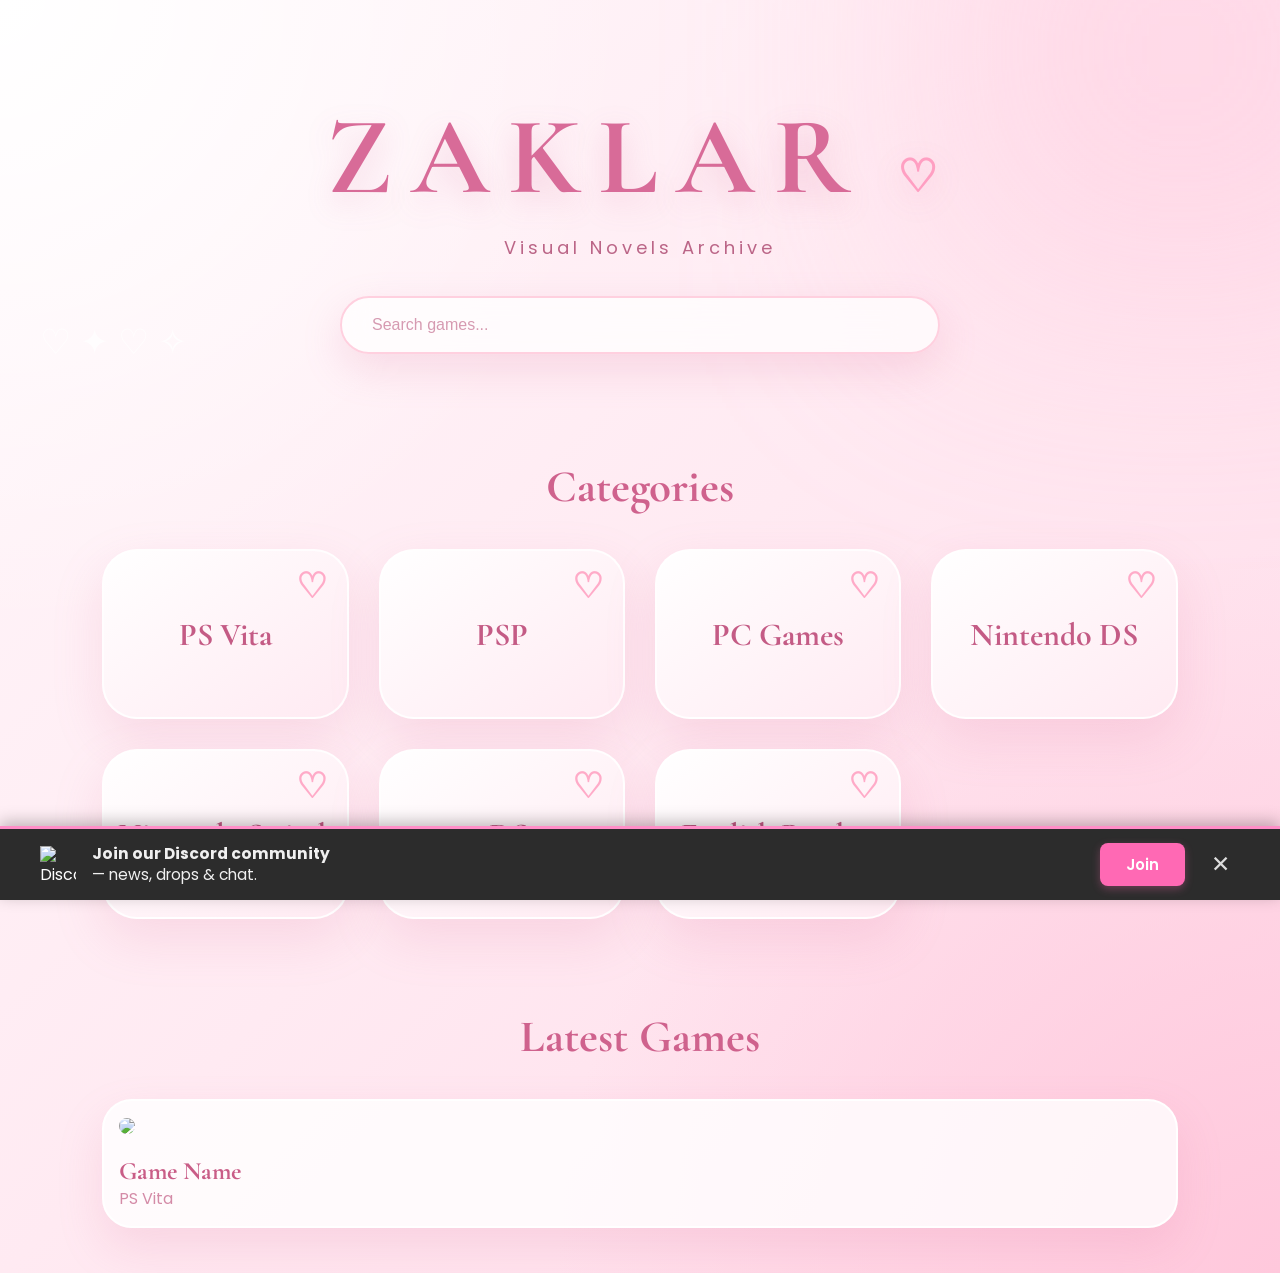
==== index.html @ 1a1d8b18 "Update index.html" ====
<!DOCTYPE html>
<html lang="en">
<head>
<meta charset="UTF-8">
<meta name="viewport" content="width=device-width, initial-scale=1.0">

<title>Zaklar</title>

<link rel="stylesheet" href="style.css">

</head>

<body>

<header>

<h1>ZAKLAR</h1>

<p>Visual Novels Archive</p>

<input 
type="text" 
id="search"
placeholder="Search games..."
>

</header>


<section class="categories">

<h2>Categories</h2>

<div class="category-grid">

<div class="category">PS Vita</div>
<div class="category">PSP</div>
<div class="category">PC Games</div>
<div class="category">Nintendo DS</div>
<div class="category">Nintendo Switch</div>
<div class="category">3DS</div>
<div class="category">English Patches</div>

</div>

</section>


<section class="games">

<h2>Latest Games</h2>

<div class="game-grid">

<div class="game-card">
<img src="assets/game-covers/example.jpg">
<h3>Game Name</h3>
<p>PS Vita</p>
</div>

</div> 

</section>
    
<!-- Discord Bottom Banner -->
<div id="discord-banner" class="discord-bottom-bar">
  <div class="discord-content">
    <!-- Discord Logo -->
    <img src="https://icon2.cleanpng.com/20180715/faz/aav06vw3u.webp" 
         alt="Discord" 
         class="discord-logo">

    <div class="discord-text">
      <strong>Join our Discord community</strong><br>
      — news, drops & chat.
    </div>

    <a href="https://discord.gg/fAYxcb79xT" 
       target="_blank" 
       class="discord-join-btn">
      Join
    </a>

    <button onclick="closeDiscordBanner()" class="discord-close-btn">✕</button>
  </div>
</div>

<style>
.discord-bottom-bar {
  position: fixed;
  bottom: 0;
  left: 0;
  right: 0;
  background: #2c2c2c;           
  color: #ffffff;
  padding: 14px 24px;
  display: flex;
  align-items: center;
  justify-content: center;
  z-index: 9999;
  box-shadow: 0 -4px 15px rgba(0, 0, 0, 0.25);
  border-top: 3px solid #ff8ec8; 
    }

.discord-content {
  display: flex;
  align-items: center;
  gap: 16px;
  max-width: 1200px;
  width: 100%;
}

.discord-logo {
  width: 36px;
  height: 36px;
}

.discord-text {
  flex: 1;
  font-size: 15.5px;
  line-height: 1.4;
  color: #f0f0f0;
}

.discord-join-btn {
  background: #ff69b4;           /* Hot pink - matches your theme */
  color: white;
  padding: 10px 26px;
  border-radius: 8px;
  text-decoration: none;
  font-weight: 600;
  font-size: 15px;
  transition: all 0.2s;
  box-shadow: 0 3px 8px rgba(255, 105, 180, 0.3);
}

.discord-join-btn:hover {
  background: #ff4da6;
  transform: translateY(-2px);
}

.discord-close-btn {
  background: none;
  border: none;
  color: #ddd;
  font-size: 23px;
  cursor: pointer;
  padding: 0 10px;
}

.discord-close-btn:hover {
  color: #fff;
}

/* Mobile */
@media (max-width: 768px) {
  .discord-content {
    flex-wrap: wrap;
    justify-content: center;
    text-align: center;
    gap: 12px;
  }
}
</style>

<script>
function closeDiscordBanner() {
  document.getElementById('discord-banner').style.display = 'none';
}
</script>

</script>
</div>


<script src="script.js"></script>

</body>
</html>
---- style.css ----
@import url('https://fonts.googleapis.com/css2?family=Cormorant+Garamond:wght@600;700&family=Poppins:wght@300;400;500;600&display=swap');


*{
    margin:0;
    padding:0;
    box-sizing:border-box;
}


body{

    min-height:100vh;

    font-family:'Poppins',sans-serif;

    color:#9b4668;

    overflow-x:hidden;


    background:

    radial-gradient(
        circle at top left,
        #ffffff,
        transparent 35%
    ),

    radial-gradient(
        circle at bottom right,
        #ffc8dc,
        transparent 40%
    ),

    linear-gradient(
        135deg,
        #fff8fb,
        #ffeaf2,
        #ffd9e8
    );

}



/* soft floating glow */

body::before{

    content:"";

    position:fixed;

    width:500px;
    height:500px;


    background:#ffb7d2;


    filter:blur(130px);


    opacity:.35;


    top:-200px;
    right:-150px;


    animation:
    floatGlow 8s infinite alternate;


    z-index:-1;

}



@keyframes floatGlow{

    from{

        transform:translate(0,0);

    }

    to{

        transform:translate(-120px,120px);

    }

}






/* HEADER */


header{

    text-align:center;

    padding:

    90px 20px 60px;


    animation:

    fadeIn 1s ease;


}



header h1{


    font-family:

    'Cormorant Garamond',
    serif;



    font-size:

    clamp(70px,12vw,110px);



    letter-spacing:

    18px;



    color:#d86b98;



    text-shadow:

    0 10px 30px rgba(216,107,152,.25);



}



header h1::after{


    content:" ♡";


    font-size:45px;


    color:#ff9fc2;


}





header p{


    margin-top:10px;


    font-size:18px;


    letter-spacing:4px;


    color:#bb6587;


}







/* SEARCH */


#search{


    margin-top:35px;


    width:min(600px,90%);


    padding:

    18px 30px;



    border-radius:

    50px;



    border:

    2px solid #ffd0df;



    background:

    rgba(255,255,255,.75);



    backdrop-filter:

    blur(20px);



    color:#a94f73;


    font-size:16px;



    outline:none;



    box-shadow:


    0 15px 40px rgba(220,120,160,.2);



    transition:.4s;


}



#search::placeholder{

    color:#d69ab1;

}




#search:focus{


    transform:

    scale(1.04);



    border-color:#ed8caf;



    box-shadow:


    0 20px 60px rgba(220,100,150,.35);


}







/* SECTIONS */


section{

    padding:

    45px 8%;

}



section h2{


    text-align:center;


    font-family:

    'Cormorant Garamond',
    serif;



    font-size:

    45px;


    color:#cf628d;



    margin-bottom:

    35px;


}








/* CATEGORY GRID */


.category-grid{


    display:grid;


    grid-template-columns:

    repeat(auto-fit,minmax(200px,1fr));


    gap:

    30px;


}




.category{


    height:170px;



    display:flex;


    justify-content:center;


    align-items:center;



    position:relative;


    overflow:hidden;



    border-radius:

    35px;



    background:


    linear-gradient(

        145deg,

        #ffffff,

        #ffeaf2

    );



    border:

    2px solid rgba(255,255,255,.9);



    box-shadow:


    0 20px 50px rgba(220,120,160,.18);



    color:#c45b85;



    font-family:

    'Cormorant Garamond',
    serif;



    font-size:

    32px;



    font-weight:

    700;



    cursor:pointer;



    transition:.45s;


}



.category::before{


    content:"♡";


    position:absolute;


    top:15px;


    right:20px;


    font-size:35px;


    color:#ffabc8;


}




.category:hover{


    transform:

    translateY(-15px)
    scale(1.04);



    box-shadow:


    0 35px 70px rgba(220,100,150,.35);


}





.category::after{


    content:"";


    position:absolute;


    width:150%;


    height:100%;


    top:0;


    left:-200%;



    background:


    linear-gradient(

        120deg,

        transparent,

        rgba(255,255,255,.9),

        transparent

    );


}



.category:hover::after{


    animation:

    shine .8s;


}





@keyframes shine{


    from{

        left:-200%;

    }


    to{

        left:200%;

    }

}







/* GAME CARDS */


.game-grid{


    display:grid;


    grid-template-columns:

    repeat(auto-fit,minmax(220px,1fr));


    gap:

    30px;


}





.game-card{


    background:

    rgba(255,255,255,.8);



    border-radius:

    30px;



    padding:

    15px;



    border:

    2px solid white;



    box-shadow:


    0 20px 45px rgba(220,120,160,.18);



    transition:.4s;


}



.game-card:hover{


    transform:

    translateY(-12px);



    box-shadow:


    0 30px 70px rgba(220,100,150,.35);


}




.game-card img{


    width:100%;


    border-radius:

    25px;


}





.game-card h3{


    margin-top:15px;


    font-family:

    'Cormorant Garamond',
    serif;



    font-size:25px;


    color:#c95d87;


}





.game-card p{


    color:#d48ba7;


}








/* FLOATING DECORATIONS */


body::after{


    content:"♡  ✦  ♡  ✧";


    position:fixed;


    left:40px;


    top:35%;


    font-size:35px;


    color:white;


    opacity:.7;



    animation:

    sparkle 5s infinite;


}



@keyframes sparkle{


    50%{

        transform:

        translateY(30px);


        opacity:1;

    }


}







@keyframes fadeIn{


    from{

        opacity:0;

        transform:

        translateY(-30px);

    }


    to{

        opacity:1;

    }

}






@media(max-width:600px){


    header h1{

        letter-spacing:8px;

    }



    .category{

        height:140px;

    }


}
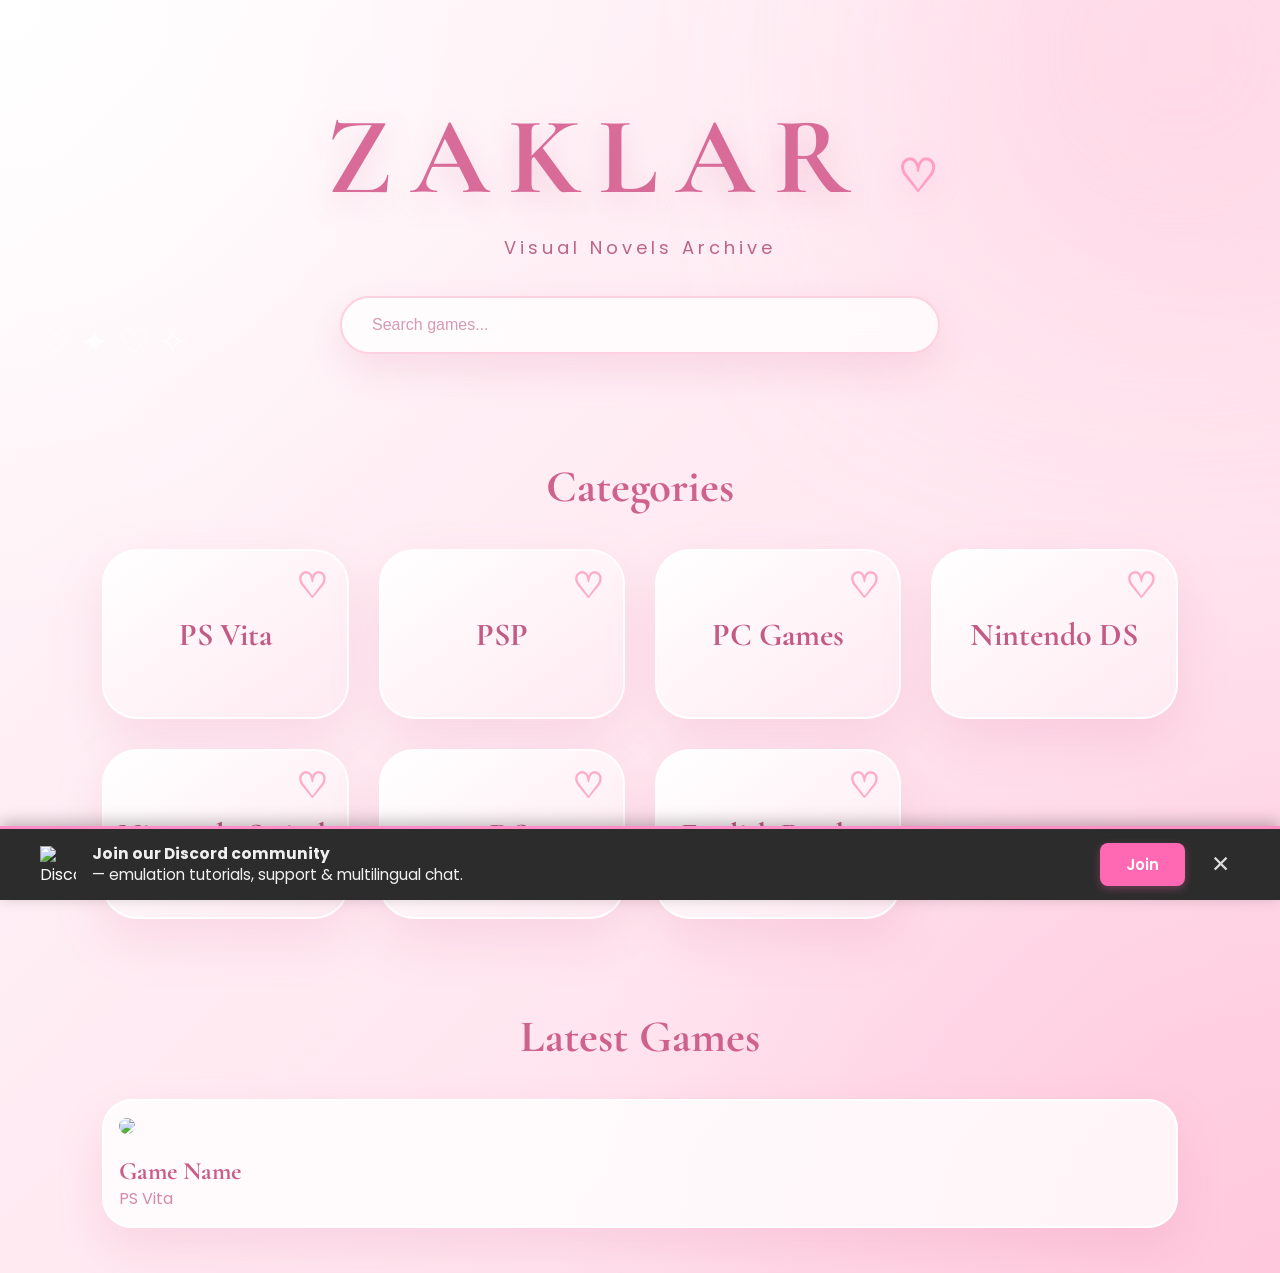
==== commit 193ac192: "Update Discord community description in index.html" ====
--- a/index.html
+++ b/index.html
@@ -66,13 +66,13 @@
 <div id="discord-banner" class="discord-bottom-bar">
   <div class="discord-content">
     <!-- Discord Logo -->
-    <img src="https://icon2.cleanpng.com/20180715/faz/aav06vw3u.webp" 
+    <img src="https://www.freepnglogos.com/uploads/discord-logo-png/seven-kingdoms-9.png" 
          alt="Discord" 
          class="discord-logo">
 
     <div class="discord-text">
       <strong>Join our Discord community</strong><br>
-      — news, drops & chat.
+      — emulation tutorials, support & multilingual chat.
     </div>
 
     <a href="https://discord.gg/fAYxcb79xT" 
@@ -123,7 +123,7 @@
 }
 
 .discord-join-btn {
-  background: #ff69b4;           /* Hot pink - matches your theme */
+  background: #ff69b4;           
   color: white;
   padding: 10px 26px;
   border-radius: 8px;
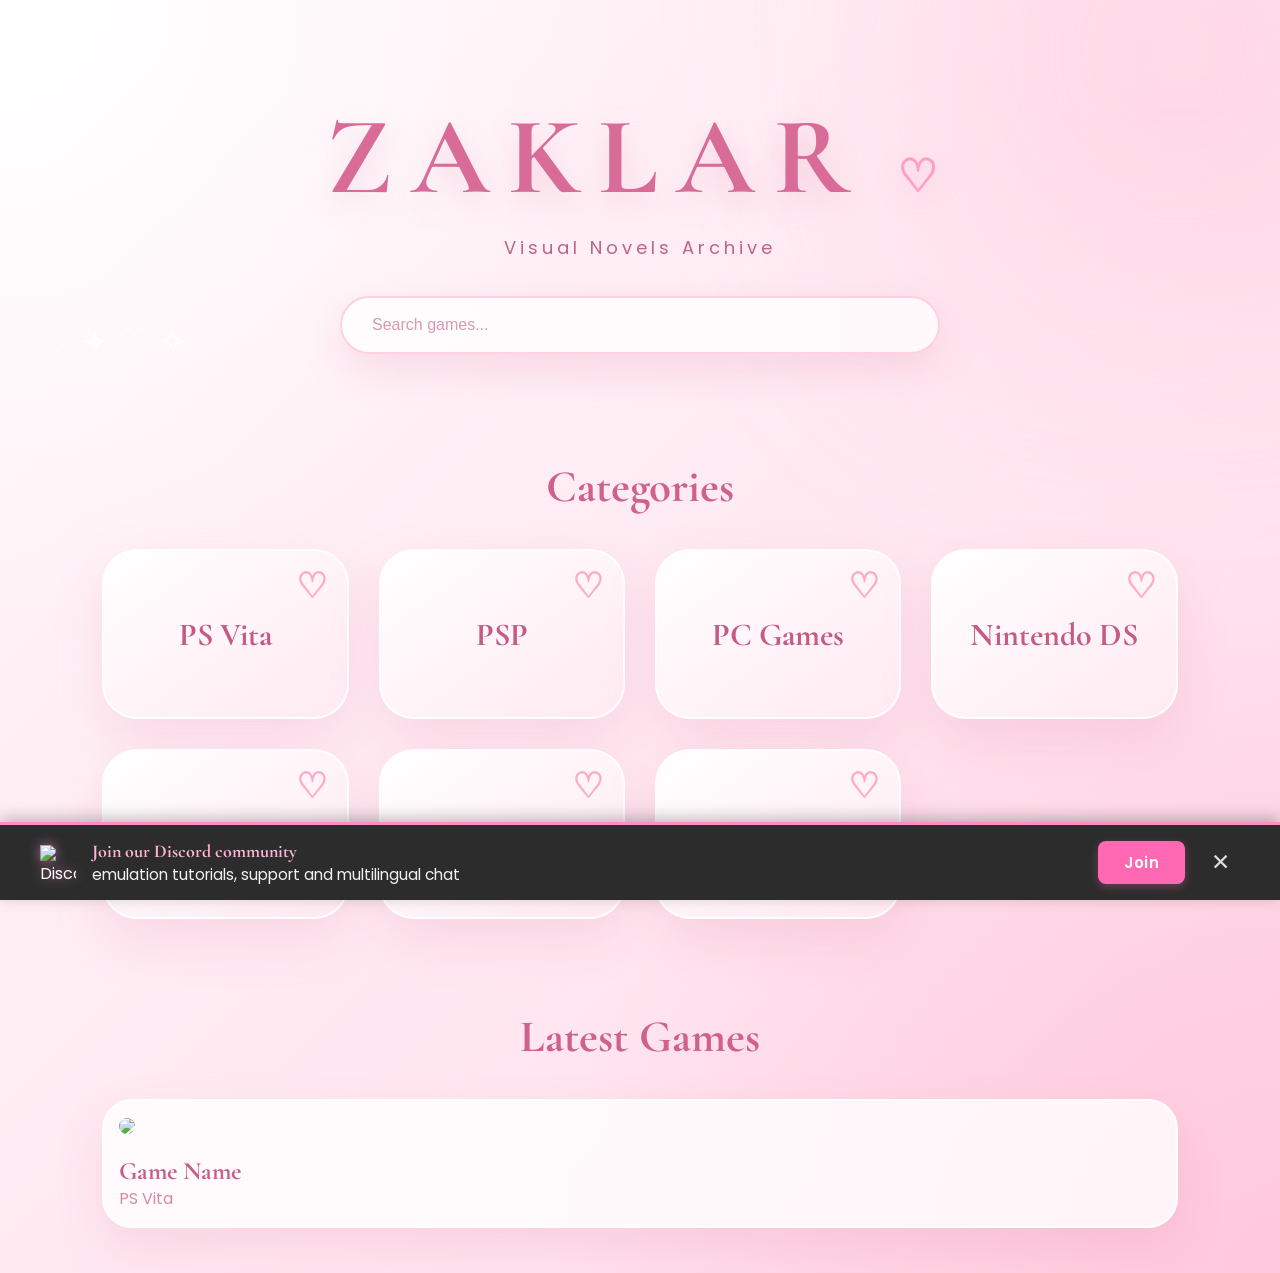
==== commit 5e613223: "Improve Discord community section text Updated Discord community section with a new subtext." ====
--- a/index.html
+++ b/index.html
@@ -72,7 +72,9 @@
 
     <div class="discord-text">
       <strong>Join our Discord community</strong><br>
-      — emulation tutorials, support & multilingual chat.
+     <div class="discord-sub">
+  emulation tutorials, support and multilingual chat
+</div>
     </div>
 
     <a href="https://discord.gg/fAYxcb79xT" 
--- a/style.css
+++ b/style.css
@@ -843,3 +843,157 @@
 
 
 }
+
+.discord-bottom-bar {
+  position: fixed;
+  bottom: 0;
+  left: 0;
+  right: 0;
+
+  background: linear-gradient(
+    135deg,
+    #2a1f28,
+    #3a2734
+  );
+
+  border-top: 2px solid #ff8ec8;
+
+  backdrop-filter: blur(12px);
+
+  padding: 16px 24px;
+
+  z-index: 9999;
+
+  box-shadow: 0 -10px 40px rgba(0,0,0,0.35);
+
+  animation: slideUp 0.6s ease;
+}
+
+
+/* layout */
+.discord-content {
+  display: flex;
+  align-items: center;
+  gap: 18px;
+  max-width: 1200px;
+  margin: auto;
+}
+
+
+/* logo */
+.discord-logo {
+  width: 38px;
+  height: 38px;
+
+  filter: drop-shadow(0 0 6px rgba(255, 140, 200, 0.6));
+}
+
+
+/* text */
+.discord-text {
+  flex: 1;
+  line-height: 1.5;
+
+  font-size: 15.5px;
+  color: #f7dbea;
+}
+
+.discord-text strong {
+  font-family: 'Cormorant Garamond', serif;
+  font-size: 18px;
+  color: #ffb3d6;
+}
+
+
+/* JOIN BUTTON */
+.discord-join-btn {
+  background: linear-gradient(
+    135deg,
+    #ff6fb5,
+    #ff3f9f
+  );
+
+  color: white;
+
+  padding: 11px 28px;
+
+  border-radius: 999px;
+
+  text-decoration: none;
+
+  font-weight: 600;
+
+  letter-spacing: 0.5px;
+
+  box-shadow: 0 8px 25px rgba(255, 80, 150, 0.4);
+
+  transition: 0.25s;
+}
+
+.discord-join-btn:hover {
+  transform: translateY(-3px) scale(1.05);
+
+  box-shadow: 0 12px 35px rgba(255, 80, 150, 0.6);
+}
+
+
+/* CLOSE BUTTON */
+.discord-close-btn {
+  background: none;
+  border: none;
+
+  color: #e8c6d7;
+
+  font-size: 20px;
+  cursor: pointer;
+
+  transition: 0.2s;
+}
+
+.discord-close-btn:hover {
+  color: white;
+  transform: scale(1.2);
+}
+
+
+/* OPTIONAL CHARACTER */
+.bar-character {
+  position: absolute;
+  right: 20px;
+  bottom: 0;
+
+  height: 90px;
+
+  pointer-events: none;
+
+  opacity: 0.9;
+
+  transform: translateY(10px);
+}
+
+
+/* animation */
+@keyframes slideUp {
+  from {
+    transform: translateY(100%);
+    opacity: 0;
+  }
+  to {
+    transform: translateY(0);
+    opacity: 1;
+  }
+}
+
+
+/* mobile */
+@media (max-width: 768px) {
+  .discord-content {
+    flex-wrap: wrap;
+    text-align: center;
+    justify-content: center;
+  }
+
+  .bar-character {
+    display: none;
+  }
+}
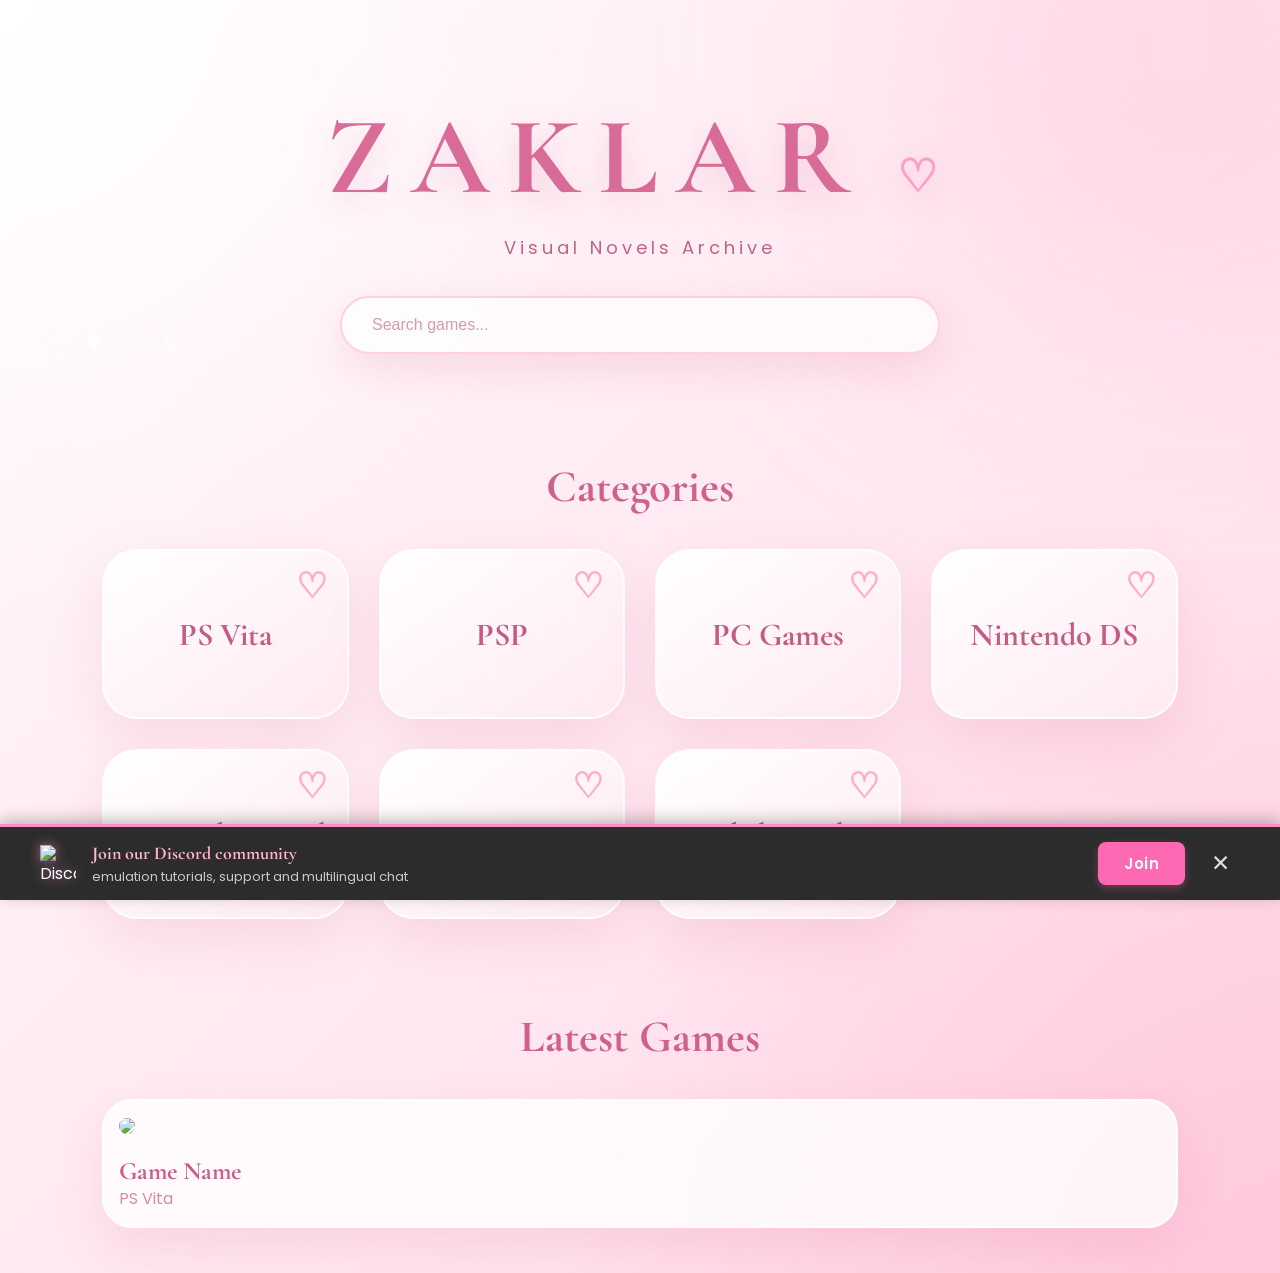
==== commit be27cbd5: "Update Discord logo image source" ====
--- a/index.html
+++ b/index.html
@@ -66,7 +66,7 @@
 <div id="discord-banner" class="discord-bottom-bar">
   <div class="discord-content">
     <!-- Discord Logo -->
-    <img src="https://www.freepnglogos.com/uploads/discord-logo-png/seven-kingdoms-9.png" 
+    <img src="https://i.imgur.com/reBcdqJ.png" 
          alt="Discord" 
          class="discord-logo">
 
--- a/style.css
+++ b/style.css
@@ -997,3 +997,9 @@
     display: none;
   }
 }
+
+.discord-sub {
+  font-size: 13px;
+  opacity: 0.8;
+  margin-top: 2px;
+}
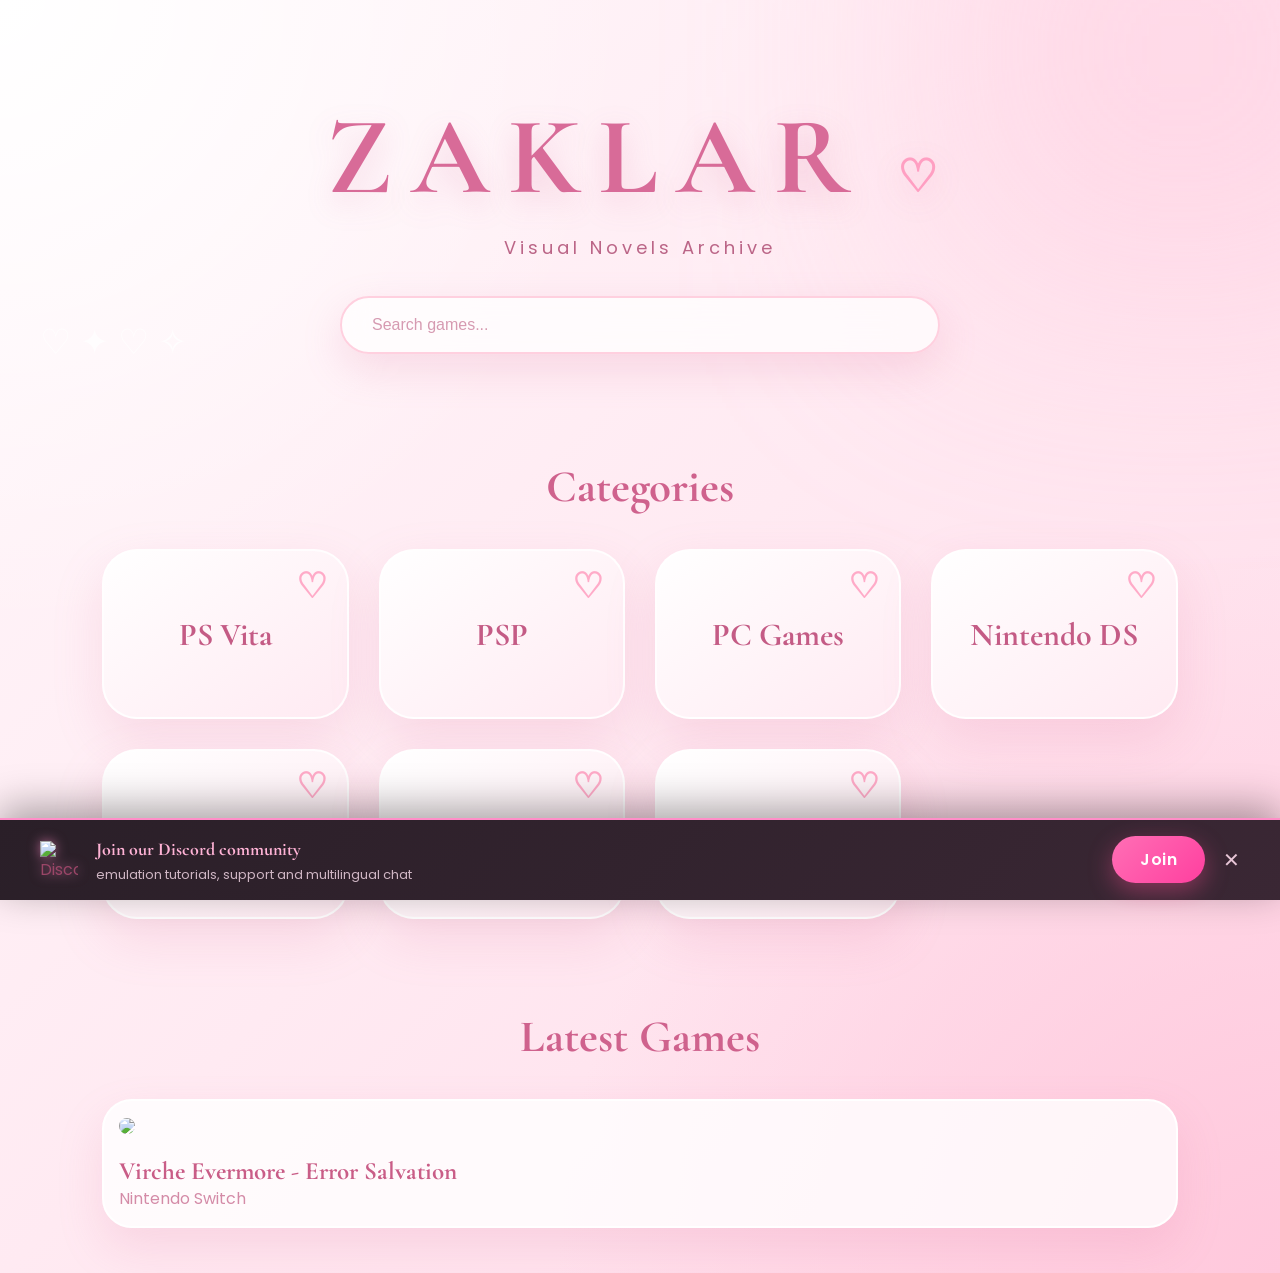
==== commit cd2b20a9: "Make Nintendo Switch category clickable and add game Updated Nintendo Switch category to be clickabl" ====
--- a/index.html
+++ b/index.html
@@ -7,7 +7,6 @@
 <title>Zaklar</title>
 
 <link rel="stylesheet" href="style.css">
-
 </head>
 
 <body>
@@ -37,7 +36,10 @@
 <div class="category">PSP</div>
 <div class="category">PC Games</div>
 <div class="category">Nintendo DS</div>
-<div class="category">Nintendo Switch</div>
+
+<!-- ✅ FIXED: now clickable -->
+<a href="switch.html" class="category">Nintendo Switch</a>
+
 <div class="category">3DS</div>
 <div class="category">English Patches</div>
 
@@ -52,10 +54,11 @@
 
 <div class="game-grid">
 
-<div class="game-card">
-<img src="assets/game-covers/example.jpg">
-<h3>Game Name</h3>
-<p>PS Vita</p>
+<!-- ✅ UPDATED GAME -->
+<div class="game-card" data-name="Virche Evermore Error Salvation">
+  <img src="https://static.wikia.nocookie.net/english-otome-games/images/8/83/Shuuen_no_Virche.jpg/revision/latest?cb=20220703055122">
+  <h3>Virche Evermore - Error Salvation</h3>
+  <p>Nintendo Switch</p>
 </div>
 
 </div> 
@@ -65,16 +68,17 @@
 <!-- Discord Bottom Banner -->
 <div id="discord-banner" class="discord-bottom-bar">
   <div class="discord-content">
-    <!-- Discord Logo -->
+
     <img src="https://i.imgur.com/reBcdqJ.png" 
          alt="Discord" 
          class="discord-logo">
 
     <div class="discord-text">
-      <strong>Join our Discord community</strong><br>
-     <div class="discord-sub">
-  emulation tutorials, support and multilingual chat
-</div>
+      <strong>Join our Discord community</strong>
+
+      <div class="discord-sub">
+        emulation tutorials, support and multilingual chat
+      </div>
     </div>
 
     <a href="https://discord.gg/fAYxcb79xT" 
@@ -87,94 +91,12 @@
   </div>
 </div>
 
-<style>
-.discord-bottom-bar {
-  position: fixed;
-  bottom: 0;
-  left: 0;
-  right: 0;
-  background: #2c2c2c;           
-  color: #ffffff;
-  padding: 14px 24px;
-  display: flex;
-  align-items: center;
-  justify-content: center;
-  z-index: 9999;
-  box-shadow: 0 -4px 15px rgba(0, 0, 0, 0.25);
-  border-top: 3px solid #ff8ec8; 
-    }
-
-.discord-content {
-  display: flex;
-  align-items: center;
-  gap: 16px;
-  max-width: 1200px;
-  width: 100%;
-}
-
-.discord-logo {
-  width: 36px;
-  height: 36px;
-}
-
-.discord-text {
-  flex: 1;
-  font-size: 15.5px;
-  line-height: 1.4;
-  color: #f0f0f0;
-}
-
-.discord-join-btn {
-  background: #ff69b4;           
-  color: white;
-  padding: 10px 26px;
-  border-radius: 8px;
-  text-decoration: none;
-  font-weight: 600;
-  font-size: 15px;
-  transition: all 0.2s;
-  box-shadow: 0 3px 8px rgba(255, 105, 180, 0.3);
-}
-
-.discord-join-btn:hover {
-  background: #ff4da6;
-  transform: translateY(-2px);
-}
-
-.discord-close-btn {
-  background: none;
-  border: none;
-  color: #ddd;
-  font-size: 23px;
-  cursor: pointer;
-  padding: 0 10px;
-}
-
-.discord-close-btn:hover {
-  color: #fff;
-}
-
-/* Mobile */
-@media (max-width: 768px) {
-  .discord-content {
-    flex-wrap: wrap;
-    justify-content: center;
-    text-align: center;
-    gap: 12px;
-  }
-}
-</style>
-
 <script>
 function closeDiscordBanner() {
   document.getElementById('discord-banner').style.display = 'none';
 }
 </script>
 
-</script>
-</div>
-
-
 <script src="script.js"></script>
 
 </body>
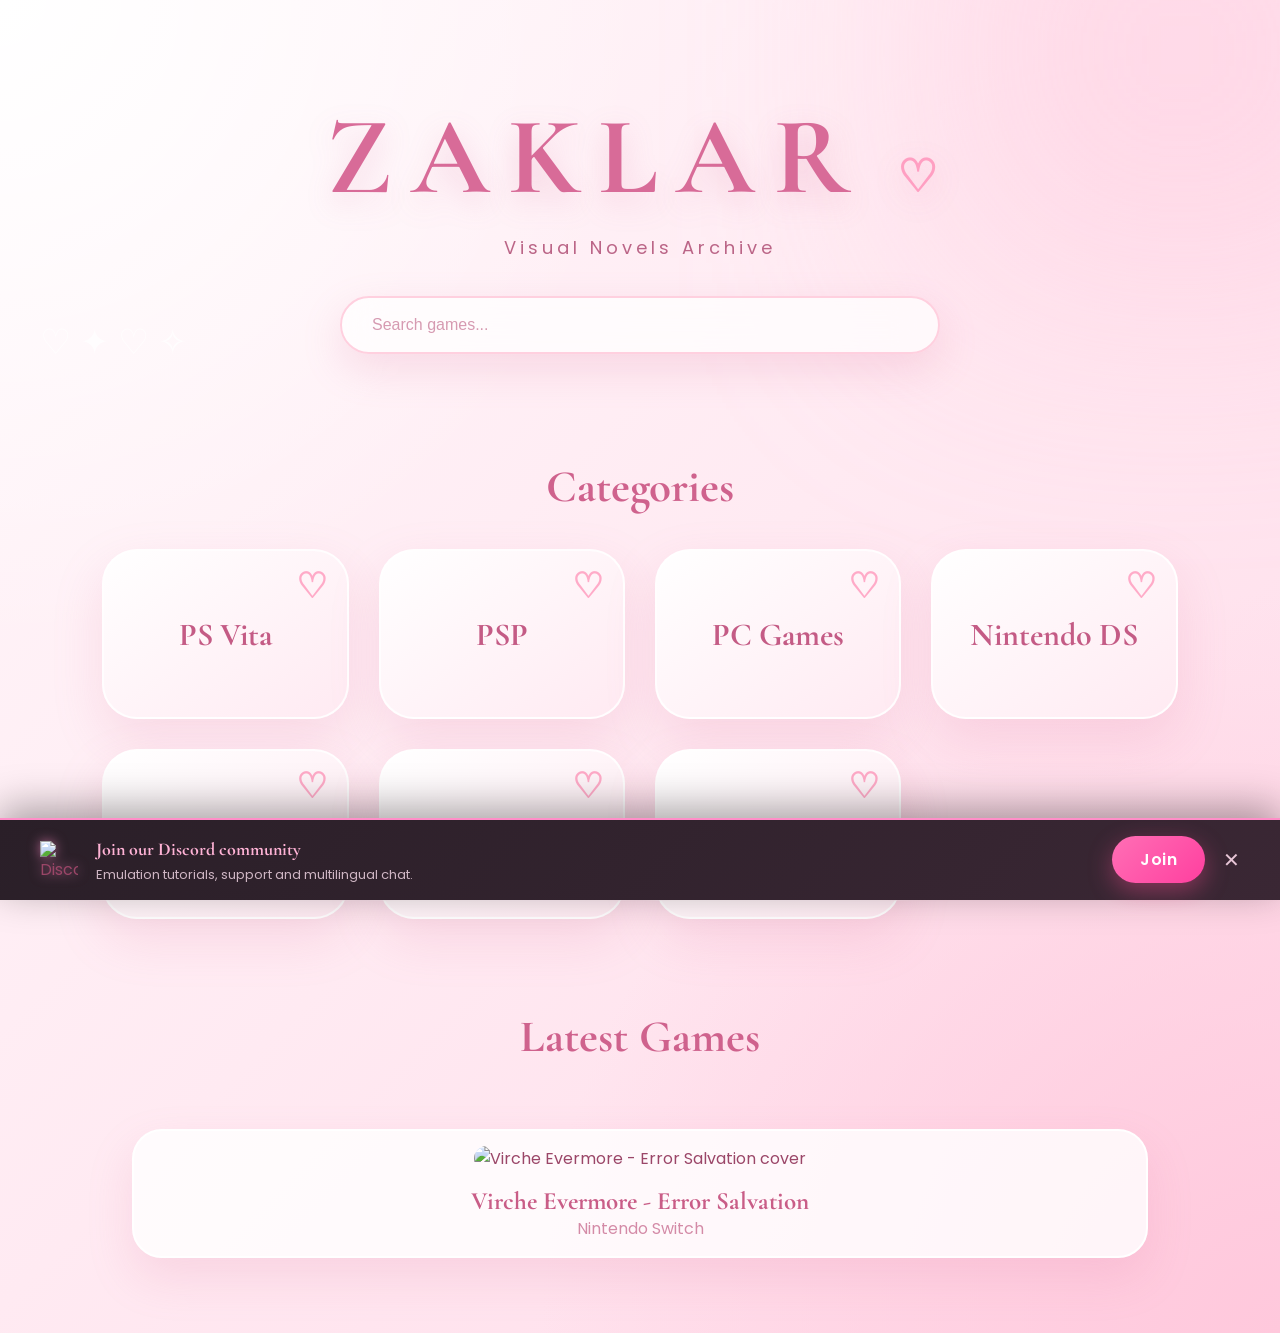
==== commit aa875747: "first index" ====
--- a/index.html
+++ b/index.html
@@ -1,103 +1,113 @@
 <!DOCTYPE html>
 <html lang="en">
+
 <head>
-<meta charset="UTF-8">
-<meta name="viewport" content="width=device-width, initial-scale=1.0">
+    <meta charset="UTF-8">
+    <meta name="viewport" content="width=device-width, initial-scale=1.0">
 
-<title>Zaklar</title>
+    <title>Zaklar | Visual Novels Archive</title>
 
-<link rel="stylesheet" href="style.css">
+    <link rel="stylesheet" href="style.css">
 </head>
 
 <body>
 
-<header>
+    <header class="hero">
+        <h1>ZAKLAR</h1>
+        <p>Visual Novels Archive</p>
 
-<h1>ZAKLAR</h1>
+        <input
+            id="search"
+            type="search"
+            placeholder="Search games..."
+            aria-label="Search visual novels"
+        >
+    </header>
 
-<p>Visual Novels Archive</p>
+    <main>
 
-<input 
-type="text" 
-id="search"
-placeholder="Search games..."
->
+        <section class="categories">
+            <h2>Categories</h2>
 
-</header>
+            <nav class="category-grid" aria-label="Game Categories">
+                <div class="category">PS Vita</div>
+                <div class="category">PSP</div>
+                <div class="category">PC Games</div>
+                <div class="category">Nintendo DS</div>
 
+                <a href="switch.html" class="category">
+                    Nintendo Switch
+                </a>
 
-<section class="categories">
+                <div class="category">Nintendo 3DS</div>
+                <div class="category">English Patches</div>
+            </nav>
+        </section>
 
-<h2>Categories</h2>
+        <section class="games">
+            <h2>Latest Games</h2>
 
-<div class="category-grid">
+            <div class="game-grid">
 
-<div class="category">PS Vita</div>
-<div class="category">PSP</div>
-<div class="category">PC Games</div>
-<div class="category">Nintendo DS</div>
+                <article class="game-card" data-name="Virche Evermore Error Salvation">
 
-<!-- ✅ FIXED: now clickable -->
-<a href="switch.html" class="category">Nintendo Switch</a>
+                    <img
+                        src="https://static.wikia.nocookie.net/english-otome-games/images/8/83/Shuuen_no_Virche.jpg/revision/latest?cb=20220703055122"
+                        alt="Virche Evermore - Error Salvation cover"
+                    >
 
-<div class="category">3DS</div>
-<div class="category">English Patches</div>
+                    <h3>Virche Evermore - Error Salvation</h3>
+                    <p>Nintendo Switch</p>
 
-</div>
+                </article>
 
-</section>
+            </div>
+        </section>
 
+    </main>
 
-<section class="games">
+    <aside id="discord-banner" class="discord-bottom-bar">
 
-<h2>Latest Games</h2>
+        <div class="discord-content">
 
-<div class="game-grid">
+            <img
+                src="https://i.imgur.com/reBcdqJ.png"
+                alt="Discord logo"
+                class="discord-logo"
+            >
 
-<!-- ✅ UPDATED GAME -->
-<div class="game-card" data-name="Virche Evermore Error Salvation">
-  <img src="https://static.wikia.nocookie.net/english-otome-games/images/8/83/Shuuen_no_Virche.jpg/revision/latest?cb=20220703055122">
-  <h3>Virche Evermore - Error Salvation</h3>
-  <p>Nintendo Switch</p>
-</div>
+            <div class="discord-text">
+                <strong>Join our Discord community</strong>
 
-</div> 
+                <p class="discord-sub">
+                    Emulation tutorials, support and multilingual chat.
+                </p>
+            </div>
 
-</section>
-    
-<!-- Discord Bottom Banner -->
-<div id="discord-banner" class="discord-bottom-bar">
-  <div class="discord-content">
+            <a
+                href="https://discord.gg/fAYxcb79xT"
+                target="_blank"
+                rel="noopener noreferrer"
+                class="discord-join-btn"
+            >
+                Join
+            </a>
 
-    <img src="https://i.imgur.com/reBcdqJ.png" 
-         alt="Discord" 
-         class="discord-logo">
+            <button
+                id="close-discord-banner"
+                class="discord-close-btn"
+                type="button"
+                aria-label="Close Discord banner"
+            >
+                ✕
+            </button>
 
-    <div class="discord-text">
-      <strong>Join our Discord community</strong>
+        </div>
 
-      <div class="discord-sub">
-        emulation tutorials, support and multilingual chat
-      </div>
-    </div>
+    </aside>
 
-    <a href="https://discord.gg/fAYxcb79xT" 
-       target="_blank" 
-       class="discord-join-btn">
-      Join
-    </a>
-
-    <button onclick="closeDiscordBanner()" class="discord-close-btn">✕</button>
-  </div>
-</div>
-
-<script>
-function closeDiscordBanner() {
-  document.getElementById('discord-banner').style.display = 'none';
-}
-</script>
-
-<script src="script.js"></script>
+    <script src="script.js"></script>
 
 </body>
+
 </html>
--- a/style.css
+++ b/style.css
@@ -1003,3 +1003,204 @@
   opacity: 0.8;
   margin-top: 2px;
 }
+
+/* SWITCH HEADER */
+
+.switch-header {
+    text-align:center;
+    padding:60px 20px;
+}
+
+
+.switch-title {
+
+    display:flex;
+
+    align-items:center;
+
+    justify-content:center;
+
+    gap:12px;
+
+}
+
+
+.switch-logo {
+
+    width:32px;
+
+    height:32px;
+
+    object-fit:contain;
+
+}
+
+
+.switch-title h1 {
+
+    font-family:
+    'Cormorant Garamond',
+    serif;
+
+    font-size:70px;
+
+    letter-spacing:8px;
+
+    color:#d86b98;
+
+    margin:0;
+
+    text-shadow:
+    0 10px 30px rgba(216,107,152,.25);
+
+}
+
+
+.switch-header p {
+
+    margin-top:10px;
+
+    font-size:18px;
+
+    letter-spacing:4px;
+
+    color:#bb6587;
+
+}
+
+
+
+/* GAME GRID */
+
+.game-grid {
+
+    display:grid;
+
+    grid-template-columns:
+    repeat(auto-fit,minmax(220px,1fr));
+
+    gap:30px;
+
+    padding:30px;
+
+}
+
+
+.game-card {
+
+    background:
+    rgba(255,255,255,.8);
+
+    border-radius:30px;
+
+    padding:15px;
+
+    text-align:center;
+
+    border:
+    2px solid white;
+
+    box-shadow:
+    0 20px 45px rgba(220,120,160,.18);
+
+    transition:.4s;
+
+}
+
+
+.game-card:hover {
+
+    transform:
+    translateY(-12px);
+
+    box-shadow:
+    0 30px 70px rgba(220,100,150,.35);
+
+}
+
+
+.game-card img {
+
+    width:100%;
+
+    border-radius:25px;
+
+}
+
+
+.game-card h3 {
+
+    margin-top:15px;
+
+    font-family:
+    'Cormorant Garamond',
+    serif;
+
+    font-size:25px;
+
+    color:#c95d87;
+
+}
+
+
+.game-card p {
+
+    color:#d48ba7;
+
+}
+
+
+
+/* SEARCH */
+
+#search {
+
+    margin-top:35px;
+
+    width:min(600px,90%);
+
+    padding:18px 30px;
+
+    border-radius:50px;
+
+    border:2px solid #ffd0df;
+
+    background:
+    rgba(255,255,255,.75);
+
+    backdrop-filter:
+    blur(20px);
+
+    color:#a94f73;
+
+    font-size:16px;
+
+    outline:none;
+
+    box-shadow:
+    0 15px 40px rgba(220,120,160,.2);
+
+    transition:.4s;
+
+}
+
+
+#search::placeholder {
+
+    color:#d69ab1;
+
+}
+
+
+#search:focus {
+
+    transform:
+    scale(1.04);
+
+    border-color:#ed8caf;
+
+    box-shadow:
+    0 20px 60px rgba(220,100,150,.35);
+
+}
+
